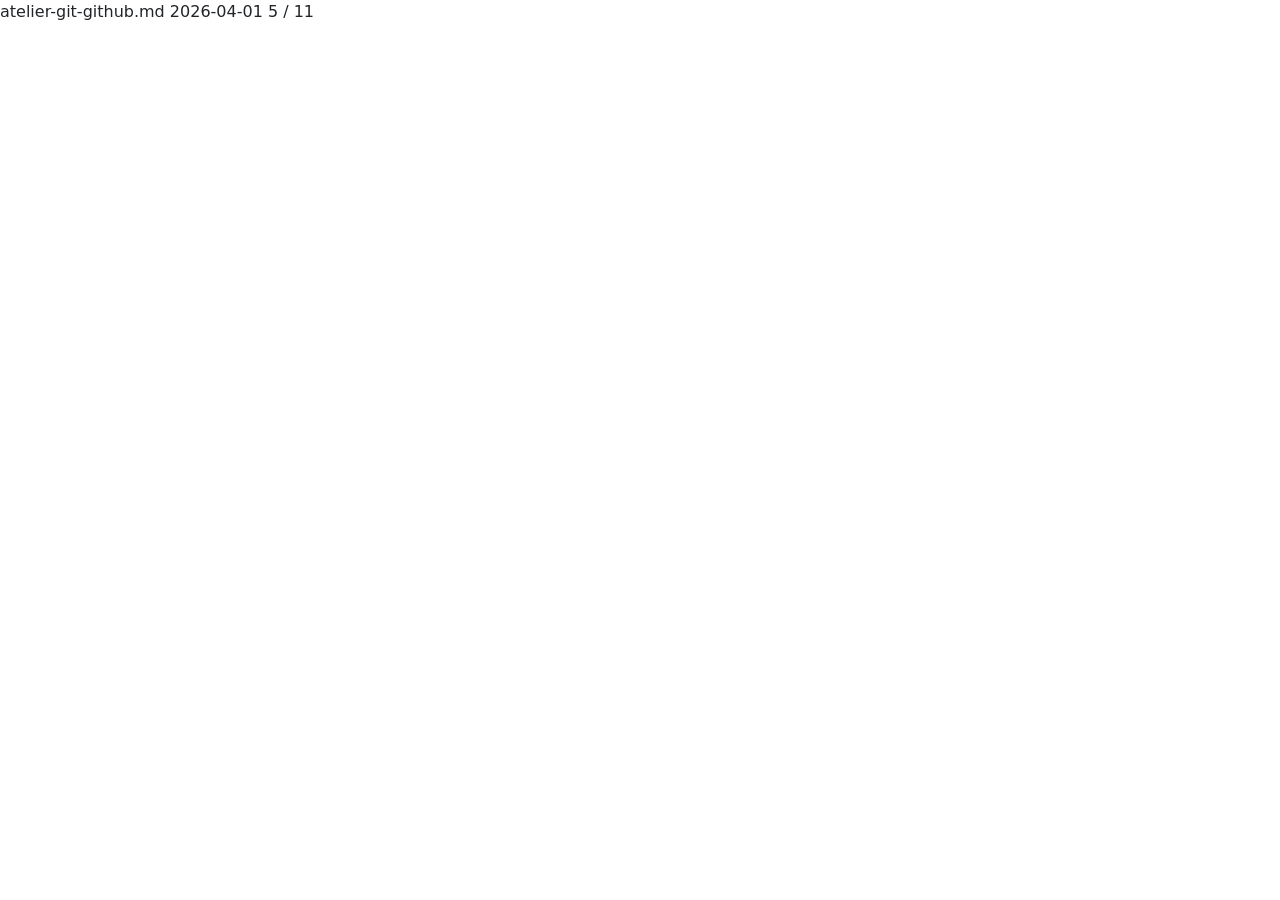
==== about.html @ 87a033ca "Init : création du dépôt, arborescence des fichiers et structure HTML de base" ====
<!DOCTYPE html>
<html lang="fr">
<head>
 <meta charset="UTF-8">
 <meta name="viewport" content="width=device-width, initial-scale=1.0">
 <title>AfriTalent — Accueil</title>
 <!-- Bootstrap 5 via CDN : feuille de style -->
 <link
href="https://cdn.jsdelivr.net/npm/bootstrap@5.3.0/dist/css/bootstrap.min.css"
rel="stylesheet">
 <!-- Votre feuille de style personnelle -->
 <link rel="stylesheet" href="css/style.css">
</head>
<body>
 <!-- Le contenu de la page sera ajoute ici -->
 <!-- Bootstrap 5 via CDN : script JavaScript -->
 <script
src="https://cdn.jsdelivr.net/npm/bootstrap@5.3.0/dist/js/bootstrap.bundle.min.js"
></script>
 <!-- Votre script JavaScript -->
 <script src="js/main.js"></script>
atelier-git-github.md 2026-04-01
5 / 11
</body>
</html>
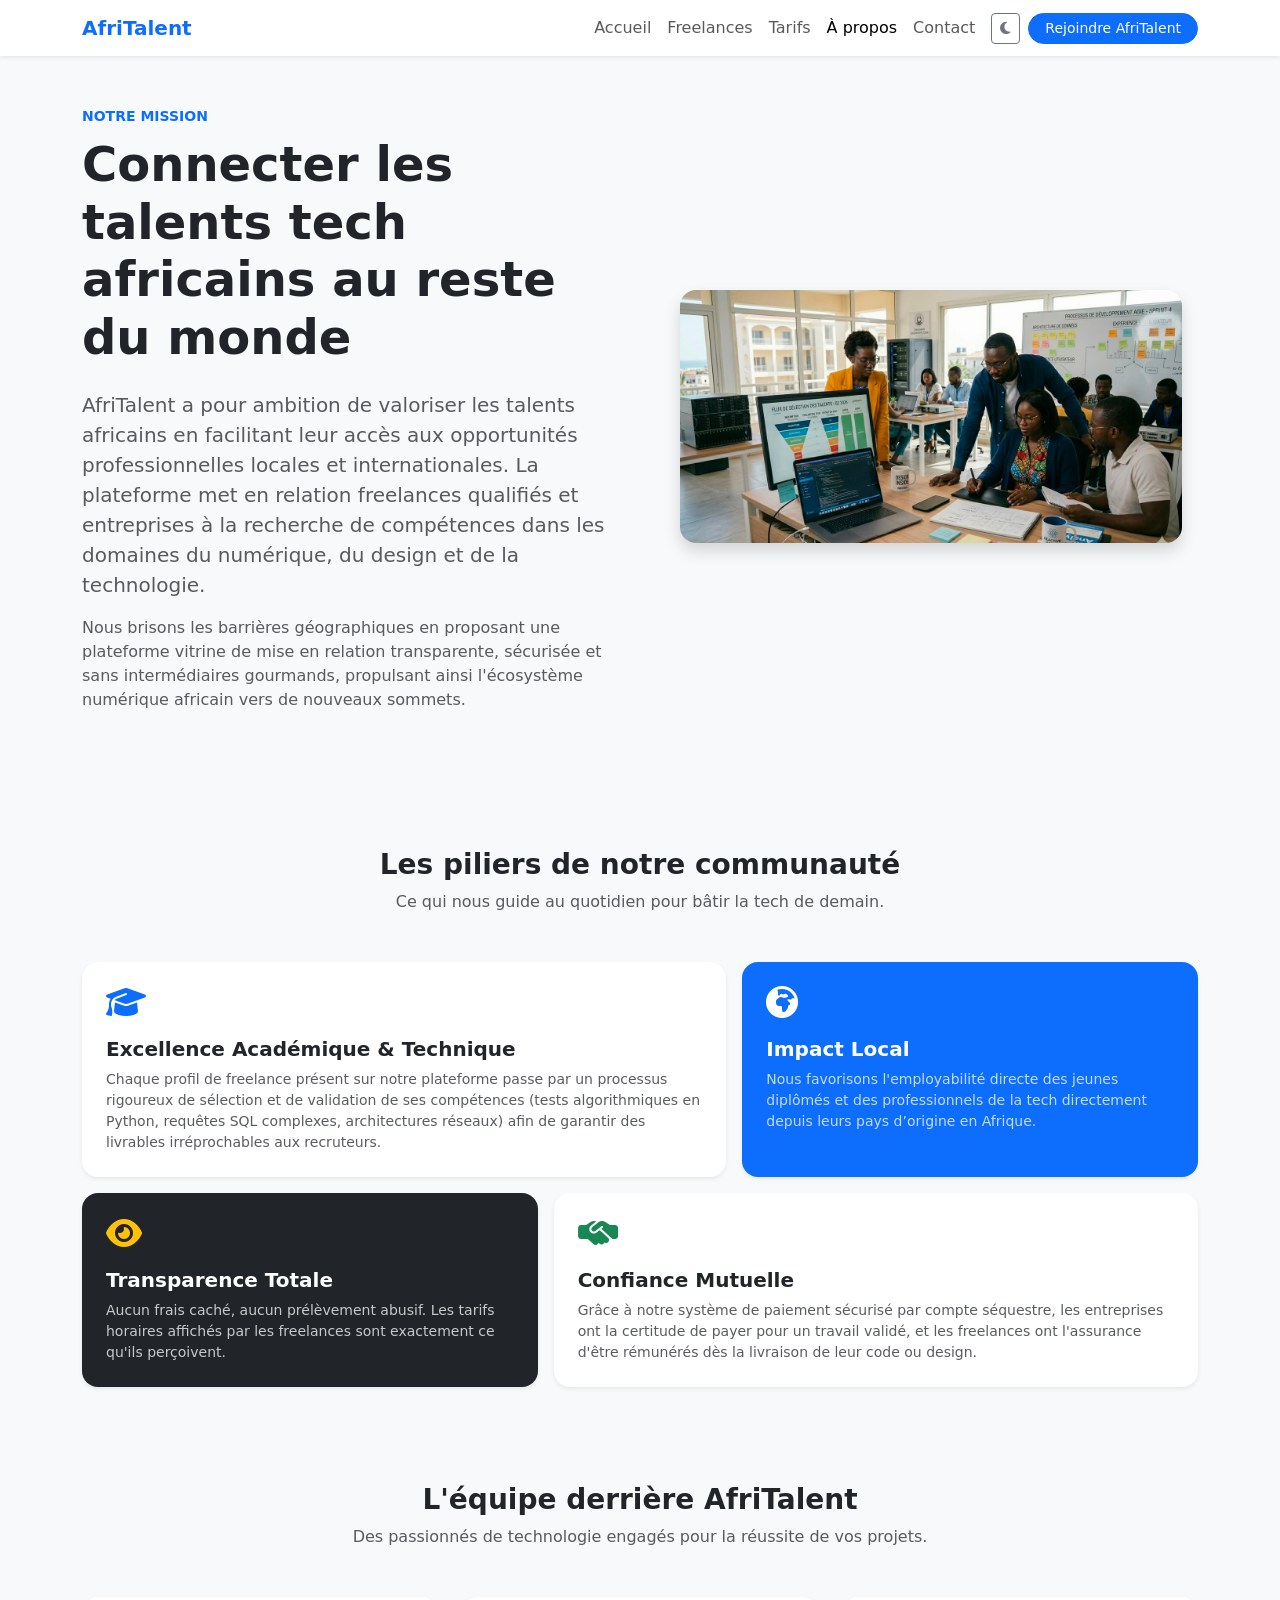
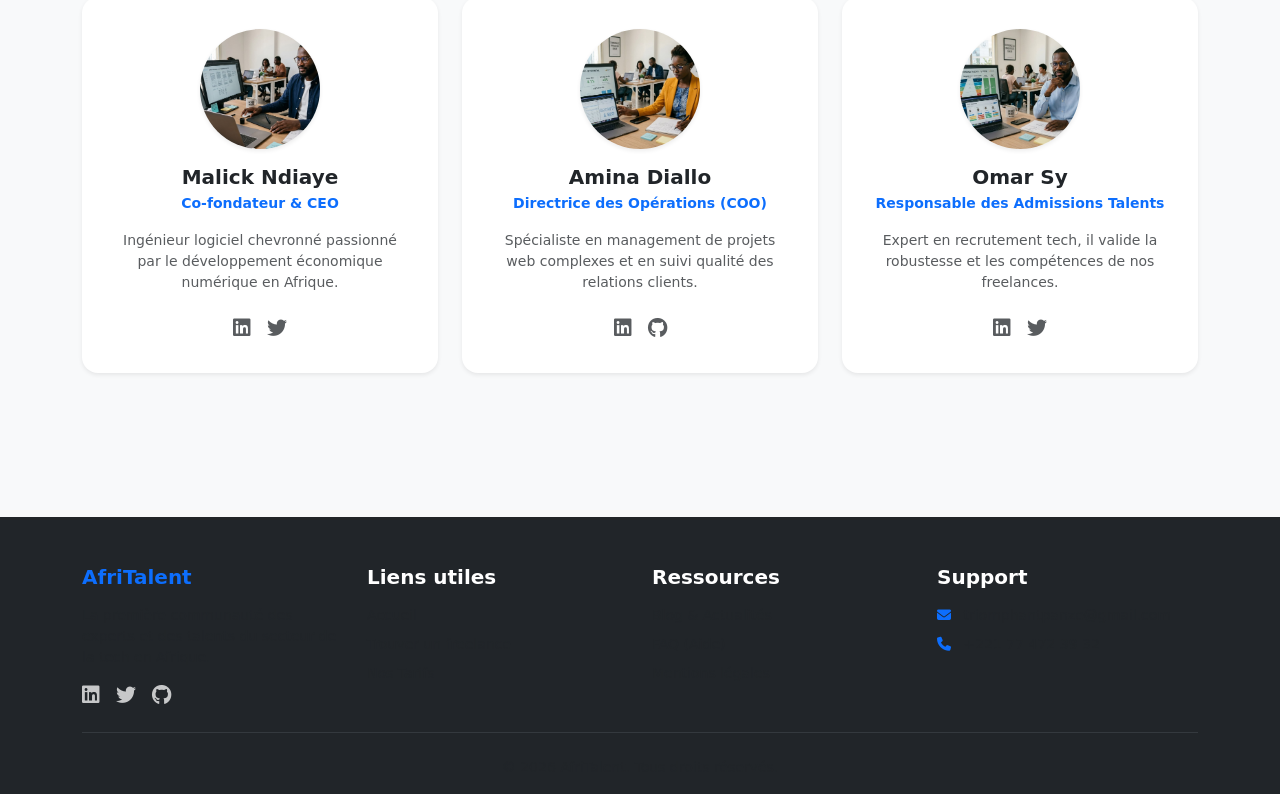
==== commit 9f128b52: ": HTML : structure complète des 5 pages avec sections et contenu texte" ====
--- a/about.html
+++ b/about.html
@@ -1,25 +1,241 @@
 <!DOCTYPE html>
 <html lang="fr">
 <head>
- <meta charset="UTF-8">
- <meta name="viewport" content="width=device-width, initial-scale=1.0">
- <title>AfriTalent — Accueil</title>
- <!-- Bootstrap 5 via CDN : feuille de style -->
- <link
-href="https://cdn.jsdelivr.net/npm/bootstrap@5.3.0/dist/css/bootstrap.min.css"
-rel="stylesheet">
- <!-- Votre feuille de style personnelle -->
- <link rel="stylesheet" href="css/style.css">
+    <meta charset="UTF-8">
+    <meta name="viewport" content="width=device-width, initial-scale=1.0">
+    <title>AfriTalent - À propos de nous</title>
+    <link href="https://cdn.jsdelivr.net/npm/bootstrap@5.3.3/dist/css/bootstrap.min.css" rel="stylesheet">
+    <link href="https://cdnjs.cloudflare.com/ajax/libs/font-awesome/6.4.0/css/all.min.css" rel="stylesheet">
+    <link rel="stylesheet" href="css/style.css">
 </head>
-<body>
- <!-- Le contenu de la page sera ajoute ici -->
- <!-- Bootstrap 5 via CDN : script JavaScript -->
- <script
-src="https://cdn.jsdelivr.net/npm/bootstrap@5.3.0/dist/js/bootstrap.bundle.min.js"
-></script>
- <!-- Votre script JavaScript -->
- <script src="js/main.js"></script>
-atelier-git-github.md 2026-04-01
-5 / 11
+<body class="bg-light">
+
+    <header>
+        <nav class="navbar navbar-expand-lg navbar-light bg-white sticky-top shadow-sm" id="mainNavbar">
+            <div class="container">
+                <a class="navbar-brand fw-bold text-primary" href="index.html">AfriTalent</a>
+                
+                <button class="navbar-toggler" type="button" data-bs-toggle="collapse" data-bs-target="#navbarNav" aria-controls="navbarNav" aria-expanded="false" aria-label="Toggle navigation">
+                    <span class="navbar-toggler-icon"></span>
+                </button>
+                
+                <div class="collapse navbar-collapse" id="navbarNav">
+                    <ul class="navbar-nav ms-auto align-items-center">
+                        <li class="nav-item"><a class="nav-link" href="index.html">Accueil</a></li>
+                        <li class="nav-item"><a class="nav-link" href="freelances.html">Freelances</a></li>
+                        <li class="nav-item"><a class="nav-link" href="tarifs.html">Tarifs</a></li>
+                        <li class="nav-item"><a class="nav-link active" href="about.html" aria-current="page">À propos</a></li>
+                        <li class="nav-item"><a class="nav-link" href="contact.html">Contact</a></li>
+                        
+                        <li class="nav-item mx-2">
+                            <button class="btn btn-outline-secondary btn-sm" id="darkModeToggle" aria-label="Changer le mode de luminosité">
+                                <i class="fas fa-moon"></i>
+                            </button>
+                        </li>
+                        <li class="nav-item">
+                            <a class="btn btn-primary btn-sm px-3 rounded-pill" href="#" data-bs-toggle="modal" data-bs-target="#registerModal">Rejoindre AfriTalent</a>
+                        </li>
+                    </ul>
+                </div>
+            </div>
+        </nav>
+    </header>
+
+    <main class="py-5">
+        <div class="container">
+            
+            <section class="row g-5 align-items-center mb-5 pb-4">
+                <div class="col-lg-6">
+                    <span class="text-primary fw-bold text-uppercase tracking-wider small">Notre Mission</span>
+                    <h1 class="display-5 fw-bold text-dark mt-2 mb-4">Connecter les talents tech africains au reste du monde</h1>
+                    <p class="lead text-muted">AfriTalent a pour ambition de valoriser les talents africains en facilitant leur accès aux opportunités professionnelles locales et internationales. La plateforme met en relation freelances qualifiés et entreprises à la recherche de compétences dans les domaines du numérique, du design et de la technologie.</p>
+                    <p class="text-muted">Nous brisons les barrières géographiques en proposant une plateforme vitrine de mise en relation transparente, sécurisée et sans intermédiaires gourmands, propulsant ainsi l'écosystème numérique africain vers de nouveaux sommets.</p>
+                </div>
+                <div class="col-lg-6">
+                    <div class="position-relative p-3">
+                        <img src="image/eq.jpeg" class="img-fluid rounded-4 shadow" alt="Équipe tech en plein travail collaboratif">
+                    </div>
+                </div>
+            </section>
+
+            <section class="my-5 pt-5">
+                <div class="text-center mb-5">
+                    <h2 class="h3 fw-bold text-dark">Les piliers de notre communauté</h2>
+                    <p class="text-muted">Ce qui nous guide au quotidien pour bâtir la tech de demain.</p>
+                </div>
+                
+                <div class="row g-3">
+                    <div class="col-12 col-md-7">
+                        <div class="bg-white p-4 rounded-4 shadow-sm h-100 d-flex flex-column justify-content-between">
+                            <div>
+                                <div class="text-primary mb-3"><i class="fas fa-graduation-cap fa-2x"></i></div>
+                                <h3 class="h5 fw-bold text-dark">Excellence Académique & Technique</h3>
+                                <p class="text-muted small mb-0">Chaque profil de freelance présent sur notre plateforme passe par un processus rigoureux de sélection et de validation de ses compétences (tests algorithmiques en Python, requêtes SQL complexes, architectures réseaux) afin de garantir des livrables irréprochables aux recruteurs.</p>
+                            </div>
+                        </div>
+                    </div>
+                    
+                    <div class="col-12 col-md-5">
+                        <div class="bg-primary text-white p-4 rounded-4 shadow-sm h-100 d-flex flex-column justify-content-between">
+                            <div>
+                                <div class="mb-3"><i class="fas fa-globe-africa fa-2x"></i></div>
+                                <h3 class="h5 fw-bold">Impact Local</h3>
+                                <p class="opacity-75 small mb-0">Nous favorisons l'employabilité directe des jeunes diplômés et des professionnels de la tech directement depuis leurs pays d’origine en Afrique.</p>
+                            </div>
+                        </div>
+                    </div>
+
+                    <div class="col-12 col-md-5">
+                        <div class="bg-dark text-white p-4 rounded-4 shadow-sm h-100 d-flex flex-column justify-content-between">
+                            <div>
+                                <div class="text-warning mb-3"><i class="fas fa-eye fa-2x"></i></div>
+                                <h3 class="h5 fw-bold">Transparence Totale</h3>
+                                <p class="opacity-75 small mb-0">Aucun frais caché, aucun prélèvement abusif. Les tarifs horaires affichés par les freelances sont exactement ce qu'ils perçoivent.</p>
+                            </div>
+                        </div>
+                    </div>
+
+                    <div class="col-12 col-md-7">
+                        <div class="bg-white p-4 rounded-4 shadow-sm h-100 d-flex flex-column justify-content-between">
+                            <div>
+                                <div class="text-success mb-3"><i class="fas fa-handshake-alt fa-2x"></i></div>
+                                <h3 class="h5 fw-bold text-dark">Confiance Mutuelle</h3>
+                                <p class="text-muted small mb-0">Grâce à notre système de paiement sécurisé par compte séquestre, les entreprises ont la certitude de payer pour un travail validé, et les freelances ont l'assurance d'être rémunérés dès la livraison de leur code ou design.</p>
+                            </div>
+                        </div>
+                    </div>
+                </div>
+            </section>
+
+            <section class="my-5 pt-5">
+                <div class="text-center mb-5">
+                    <h2 class="h3 fw-bold text-dark">L'équipe derrière AfriTalent</h2>
+                    <p class="text-muted">Des passionnés de technologie engagés pour la réussite de vos projets.</p>
+                </div>
+
+                <div class="row row-cols-1 row-cols-md-2 row-cols-lg-3 g-4 justify-content-center">
+                    
+                    <div class="col">
+                        <div class="card h-100 border-0 shadow-sm text-center p-3 rounded-4 bg-white">
+                            <div class="d-flex justify-content-center mt-3">
+                                <img src="image/mou.jpeg" class="rounded-circle img-fluid shadow-sm" alt="Malick Ndiaye" style="width: 120px; height: 120px; object-fit: cover;">
+                            </div>
+                            <div class="card-body">
+                                <h4 class="h5 fw-bold mb-1 text-dark">Malick Ndiaye</h4>
+                                <p class="text-primary small fw-semibold mb-3">Co-fondateur & CEO</p>
+                                <p class="card-text text-muted small">Ingénieur logiciel chevronné passionné par le développement économique numérique en Afrique.</p>
+                            </div>
+                            <div class="card-footer bg-transparent border-0 mb-2 d-flex justify-content-center gap-3">
+                                <a href="#" class="text-muted"><i class="fab fa-linkedin fa-lg"></i></a>
+                                <a href="#" class="text-muted"><i class="fab fa-twitter fa-lg"></i></a>
+                            </div>
+                        </div>
+                    </div>
+
+                    <div class="col">
+                        <div class="card h-100 border-0 shadow-sm text-center p-3 rounded-4 bg-white">
+                            <div class="d-flex justify-content-center mt-3">
+                                <img src="image/kha.jpeg" class="rounded-circle img-fluid shadow-sm" alt="Amina Diallo" style="width: 120px; height: 120px; object-fit: cover;">
+                            </div>
+                            <div class="card-body">
+                                <h4 class="h5 fw-bold mb-1 text-dark">Amina Diallo</h4>
+                                <p class="text-primary small fw-semibold mb-3">Directrice des Opérations (COO)</p>
+                                <p class="card-text text-muted small">Spécialiste en management de projets web complexes et en suivi qualité des relations clients.</p>
+                            </div>
+                            <div class="card-footer bg-transparent border-0 mb-2 d-flex justify-content-center gap-3">
+                                <a href="#" class="text-muted"><i class="fab fa-linkedin fa-lg"></i></a>
+                                <a href="#" class="text-muted"><i class="fab fa-github fa-lg"></i></a>
+                            </div>
+                        </div>
+                    </div>
+
+                    <div class="col">
+                        <div class="card h-100 border-0 shadow-sm text-center p-3 rounded-4 bg-white">
+                            <div class="d-flex justify-content-center mt-3">
+                                <img src="image/om.jpeg" class="rounded-circle img-fluid shadow-sm" alt="Omar Sy" style="width: 120px; height: 120px; object-fit: cover;">
+                            </div>
+                            <div class="card-body">
+                                <h4 class="h5 fw-bold mb-1 text-dark">Omar Sy</h4>
+                                <p class="text-primary small fw-semibold mb-3">Responsable des Admissions Talents</p>
+                                <p class="card-text text-muted small">Expert en recrutement tech, il valide la robustesse et les compétences de nos freelances.</p>
+                            </div>
+                            <div class="card-footer bg-transparent border-0 mb-2 d-flex justify-content-center gap-3">
+                                <a href="#" class="text-muted"><i class="fab fa-linkedin fa-lg"></i></a>
+                                <a href="#" class="text-muted"><i class="fab fa-twitter fa-lg"></i></a>
+                            </div>
+                        </div>
+                    </div>
+
+                </div>
+            </section>
+
+        </div>
+    </main>
+
+    <footer class="bg-dark text-white pt-5 pb-3 mt-5">
+        <div class="container">
+            <div class="row g-4">
+                <div class="col-md-3">
+                    <h5 class="fw-bold text-primary mb-3">AfriTalent</h5>
+                    <p class="text-muted small">La première communauté des experts et des talents du secteur de la tech en Afrique.</p>
+                    <div class="d-flex gap-3">
+                        <a href="#" class="text-white opacity-75"><i class="fab fa-linkedin fa-lg"></i></a>
+                        <a href="#" class="text-white opacity-75"><i class="fab fa-twitter fa-lg"></i></a>
+                        <a href="#" class="text-white opacity-75"><i class="fab fa-github fa-lg"></i></a>
+                    </div>
+                </div>
+                <div class="col-md-3">
+                    <h5 class="fw-bold mb-3">Liens utiles</h5>
+                    <ul class="list-unstyled text-muted small">
+                        <li class="mb-2"><a href="index.html" class="text-decoration-none text-reset">Accueil</a></li>
+                        <li class="mb-2"><a href="freelances.html" class="text-decoration-none text-reset">Trouver un freelance</a></li>
+                        <li class="mb-2"><a href="tarifs.html" class="text-decoration-none text-reset">Nos Tarifs</a></li>
+                    </ul>
+                </div>
+                <div class="col-md-3">
+                    <h5 class="fw-bold mb-3">Ressources</h5>
+                    <ul class="list-unstyled text-muted small">
+                        <li class="mb-2"><a href="#" class="text-decoration-none text-reset">Blog & Actualités</a></li>
+                        <li class="mb-2"><a href="#" class="text-decoration-none text-reset">FAQ (Aide)</a></li>
+                        <li class="mb-2"><a href="#" class="text-decoration-none text-reset">Mentions légales</a></li>
+                    </ul>
+                </div>
+                <div class="col-md-3">
+                    <h5 class="fw-bold mb-3">Support</h5>
+                    <p class="text-muted small mb-2"><i class="fas fa-envelope me-2 text-primary"></i> triomphantpanze@gmail.com</p>
+                    <p class="text-muted small"><i class="fas fa-phone me-2 text-primary"></i> +221 77 472 39 32</p>
+                </div>
+            </div>
+            <hr class="my-4 border-secondary">
+            <div class="text-center text-muted small">
+                <p class="mb-0">© <span id="currentYear">2026</span> AfriTalent. Tous droits réservés.</p>
+            </div>
+        </div>
+    </footer>
+
+    <div class="modal fade" id="registerModal" tabindex="-1" aria-labelledby="registerModalLabel" aria-hidden="true">
+        <div class="modal-dialog modal-dialog-centered">
+            <div class="modal-content border-0 shadow">
+                <div class="modal-header bg-light">
+                    <h5 class="modal-title fw-bold" id="registerModalLabel">Rejoindre AfriTalent</h5>
+                    <button type="button" class="btn-close" data-bs-dismiss="modal" aria-label="Fermer"></button>
+                </div>
+                <div class="modal-body text-center p-4">
+                    <p class="text-muted mb-4">Sélectionnez le type de compte correspondant à vos besoins professionnels :</p>
+                    <div class="d-grid gap-3">
+                        <button class="btn btn-primary py-3 fw-bold rounded-3">Je suis un Talent Tech (Freelance)</button>
+                        <button class="btn btn-outline-dark py-3 fw-bold rounded-3">Je suis une Entreprise (Recruteur)</button>
+                    </div>
+                </div>
+            </div>
+        </div>
+    </div>
+
+    <button id="backToTop" class="btn btn-primary position-fixed bottom-0 end-0 m-4 d-none rounded-circle" style="z-index: 1000; width: 45px; height: 45px;" aria-label="Retourner en haut de la page">
+        <i class="fas fa-arrow-up"></i>
+    </button>
+
+    <script src="https://cdn.jsdelivr.net/npm/bootstrap@5.3.3/dist/js/bootstrap.bundle.min.js"></script>
+    <script src="js/main.js"></script>
 </body>
 </html>
